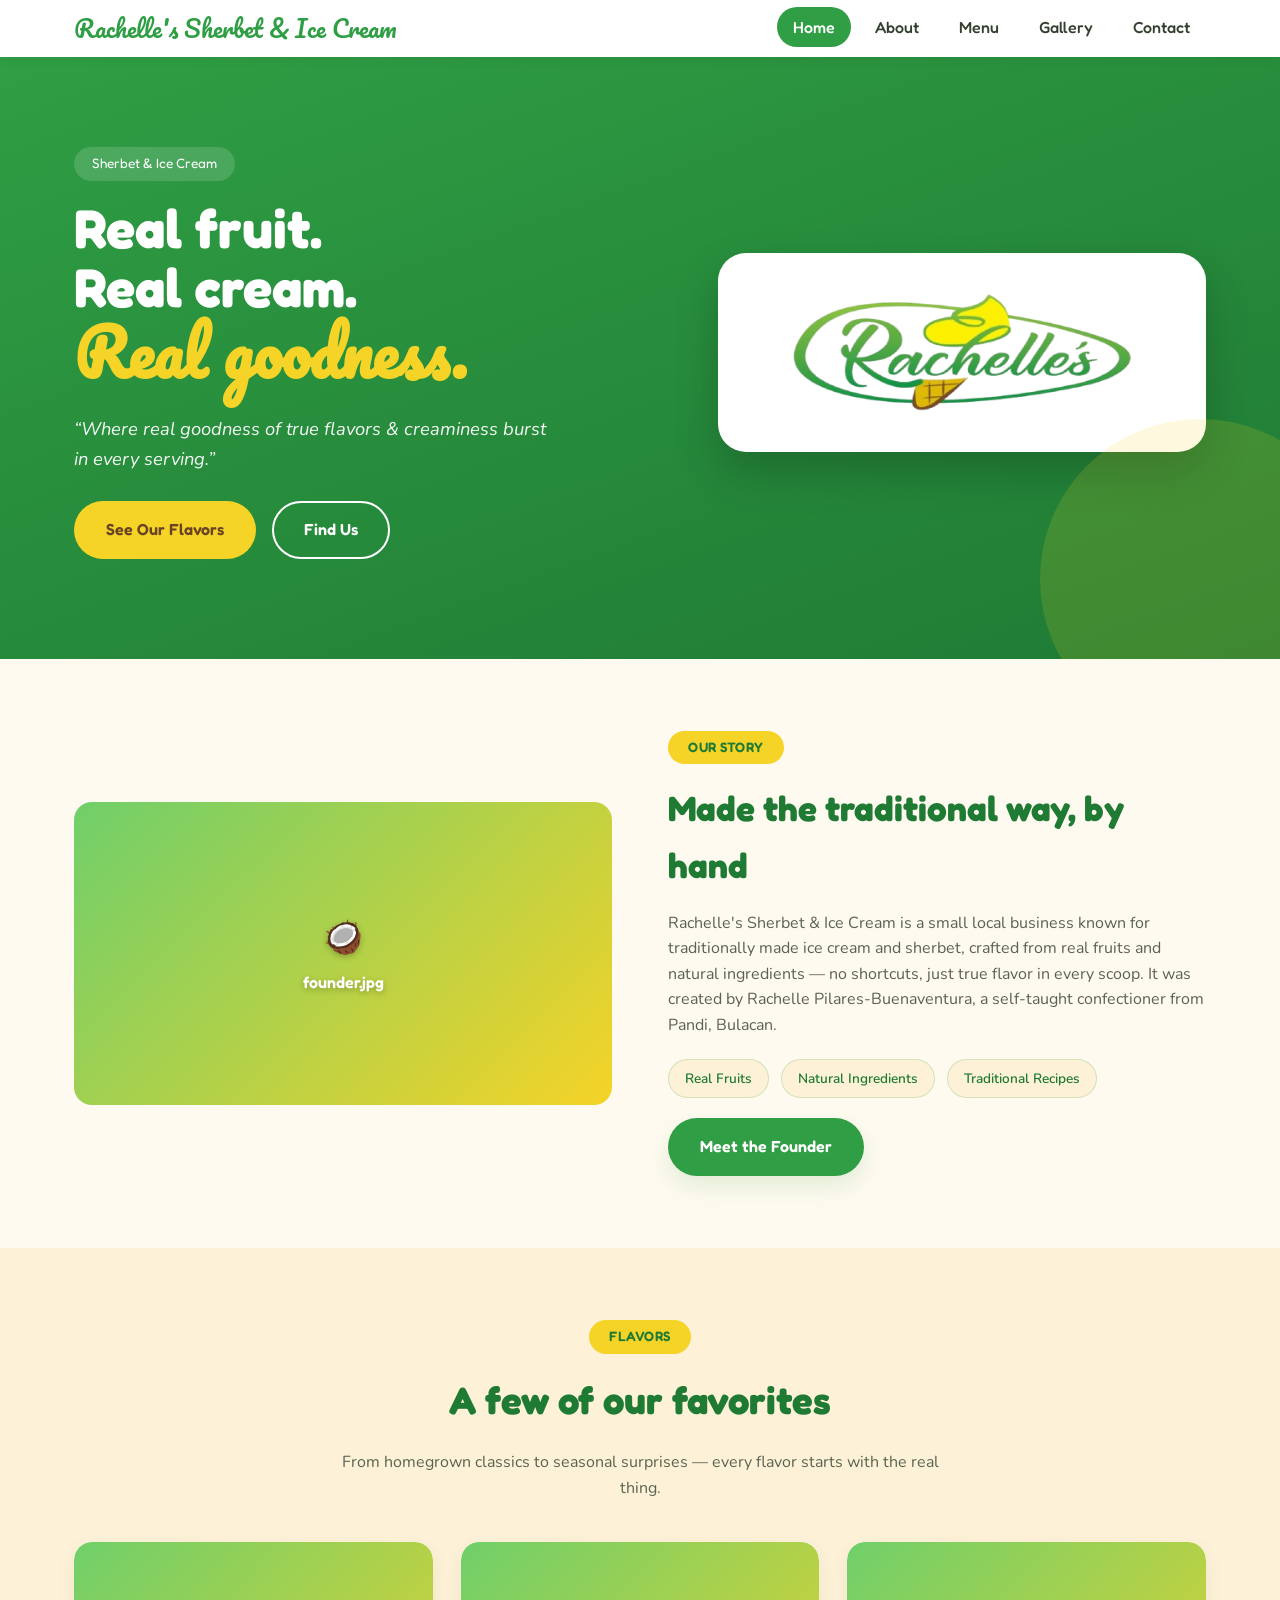
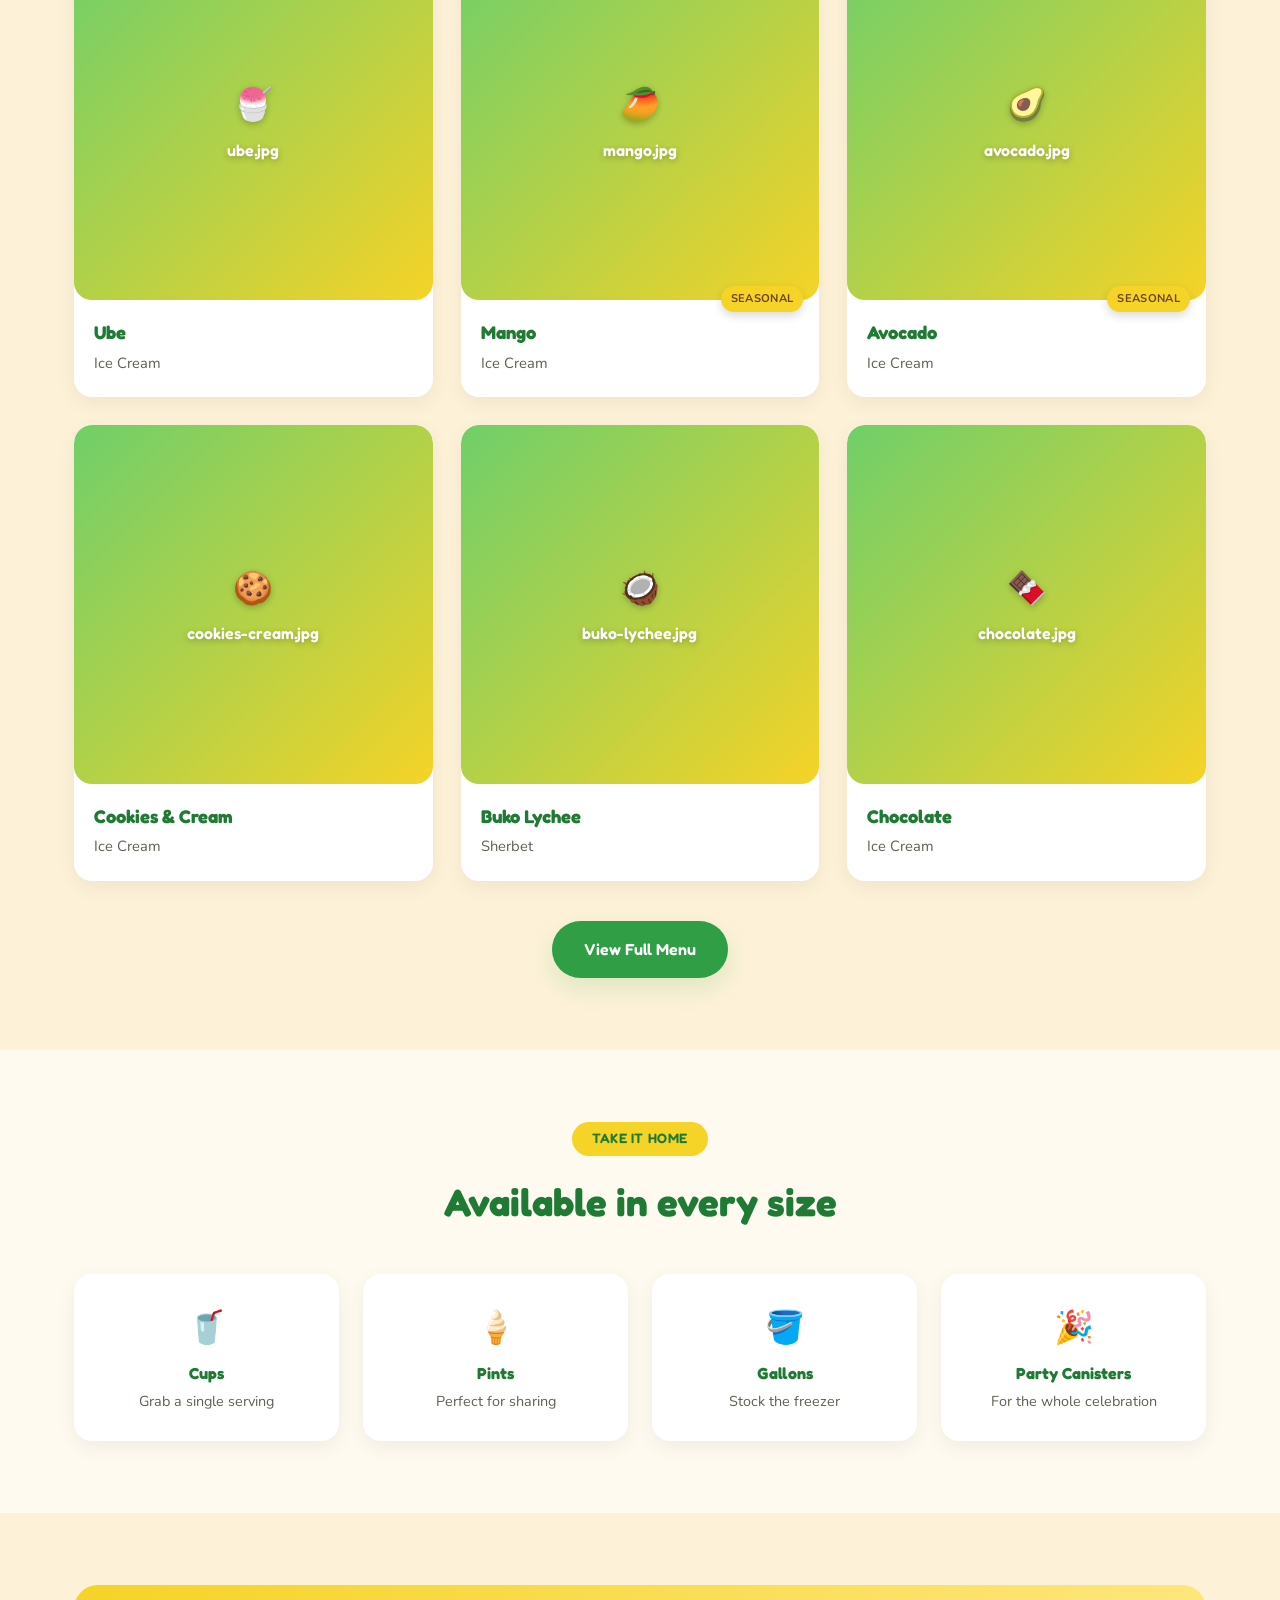
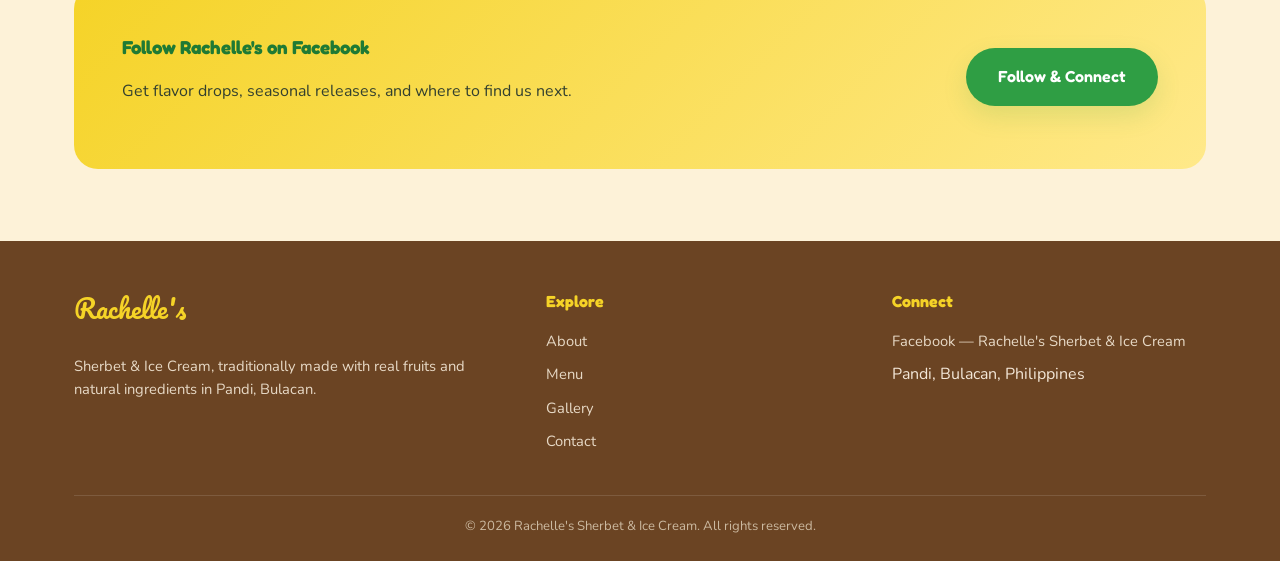
==== index.html @ 24276dc7 "Initial commit" ====
<!DOCTYPE html>
<html lang="en">
<head>
<meta charset="UTF-8">
<meta name="viewport" content="width=device-width, initial-scale=1.0">
<title>Rachelle's Sherbet & Ice Cream</title>
<meta name="description" content="Rachelle's Sherbet & Ice Cream — traditionally made ice cream and sherbet using real fruits and natural ingredients, from Pandi, Bulacan.">
<link rel="preconnect" href="https://fonts.googleapis.com">
<link href="https://fonts.googleapis.com/css2?family=Fredoka:wght@400;500;600;700&family=Pacifico&family=Nunito:wght@400;600;700&display=swap" rel="stylesheet">
<link rel="stylesheet" href="css/styles.css">
</head>
<body>

<header class="site-header">
  <nav class="nav container">
    <a href="index.html" class="brand">Rachelle's Sherbet &amp; Ice Cream</a>
    <button class="nav__toggle" aria-label="Toggle navigation">
      <span></span><span></span><span></span>
    </button>
    <ul class="nav__links">
      <li><a href="index.html">Home</a></li>
      <li><a href="about.html">About</a></li>
      <li><a href="menu.html">Menu</a></li>
      <li><a href="gallery.html">Gallery</a></li>
      <li><a href="contact.html">Contact</a></li>
    </ul>
  </nav>
</header>

<section class="hero">
  <div class="container">
    <div class="hero__copy">
      <span class="hero__tag">Sherbet &amp; Ice Cream</span>
      <h1>Real fruit.<br>Real cream.<span>Real goodness.</span></h1>
      <p class="lede">&ldquo;Where real goodness of true flavors &amp; creaminess burst in every serving.&rdquo;</p>
      <div class="hero__cta">
        <a href="menu.html" class="btn btn--secondary">See Our Flavors</a>
        <a href="contact.html" class="btn btn--outline">Find Us</a>
      </div>
    </div>
    <div class="hero__art">
      <div class="hero__logo-card">
        <img src="assets/images/logo.png" alt="Rachelle's Sherbet & Ice Cream logo">
      </div>
    </div>
  </div>
</section>

<section class="section">
  <div class="container split">
    <div class="split__media">
      <!-- Replace with: assets/images/founder.jpg -->
      <div class="placeholder placeholder--wide">
        <div>
          <span class="placeholder__icon">🥥</span>
          founder.jpg
        </div>
      </div>
    </div>
    <div>
      <span class="eyebrow">Our Story</span>
      <h2>Made the traditional way, by hand</h2>
      <p>Rachelle's Sherbet &amp; Ice Cream is a small local business known for traditionally made ice cream and sherbet, crafted from real fruits and natural ingredients — no shortcuts, just true flavor in every scoop. It was created by Rachelle Pilares-Buenaventura, a self-taught confectioner from Pandi, Bulacan.</p>
      <div class="pill-row">
        <span class="pill">Real Fruits</span>
        <span class="pill">Natural Ingredients</span>
        <span class="pill">Traditional Recipes</span>
      </div>
      <a href="about.html" class="btn btn--primary">Meet the Founder</a>
    </div>
  </div>
</section>

<section class="section section--alt">
  <div class="container">
    <div class="section-head">
      <span class="eyebrow">Flavors</span>
      <h2>A few of our favorites</h2>
      <p>From homegrown classics to seasonal surprises — every flavor starts with the real thing.</p>
    </div>
    <div class="grid grid--3">
      <article class="card">
        <div class="placeholder placeholder--square"><div><span class="placeholder__icon">🍧</span>ube.jpg</div></div>
        <div class="card__body">
          <h3>Ube</h3>
          <p>Ice Cream</p>
        </div>
      </article>
      <article class="card">
        <div class="placeholder placeholder--square"><div><span class="placeholder__icon">🥭</span>mango.jpg</div></div>
        <div class="card__body">
          <span class="badge">Seasonal</span>
          <h3>Mango</h3>
          <p>Ice Cream</p>
        </div>
      </article>
      <article class="card">
        <div class="placeholder placeholder--square"><div><span class="placeholder__icon">🥑</span>avocado.jpg</div></div>
        <div class="card__body">
          <span class="badge">Seasonal</span>
          <h3>Avocado</h3>
          <p>Ice Cream</p>
        </div>
      </article>
      <article class="card">
        <div class="placeholder placeholder--square"><div><span class="placeholder__icon">🍪</span>cookies-cream.jpg</div></div>
        <div class="card__body">
          <h3>Cookies &amp; Cream</h3>
          <p>Ice Cream</p>
        </div>
      </article>
      <article class="card">
        <div class="placeholder placeholder--square"><div><span class="placeholder__icon">🥥</span>buko-lychee.jpg</div></div>
        <div class="card__body">
          <h3>Buko Lychee</h3>
          <p>Sherbet</p>
        </div>
      </article>
      <article class="card">
        <div class="placeholder placeholder--square"><div><span class="placeholder__icon">🍫</span>chocolate.jpg</div></div>
        <div class="card__body">
          <h3>Chocolate</h3>
          <p>Ice Cream</p>
        </div>
      </article>
    </div>
    <div style="text-align:center; margin-top:40px;">
      <a href="menu.html" class="btn btn--primary">View Full Menu</a>
    </div>
  </div>
</section>

<section class="section">
  <div class="container">
    <div class="section-head">
      <span class="eyebrow">Take It Home</span>
      <h2>Available in every size</h2>
    </div>
    <div class="sizes">
      <div class="sizes__item">
        <span class="placeholder__icon">🥤</span>
        <h4>Cups</h4>
        <p>Grab a single serving</p>
      </div>
      <div class="sizes__item">
        <span class="placeholder__icon">🍦</span>
        <h4>Pints</h4>
        <p>Perfect for sharing</p>
      </div>
      <div class="sizes__item">
        <span class="placeholder__icon">🪣</span>
        <h4>Gallons</h4>
        <p>Stock the freezer</p>
      </div>
      <div class="sizes__item">
        <span class="placeholder__icon">🎉</span>
        <h4>Party Canisters</h4>
        <p>For the whole celebration</p>
      </div>
    </div>
  </div>
</section>

<section class="section section--alt">
  <div class="container">
    <div class="social-cta">
      <div>
        <h3>Follow Rachelle's on Facebook</h3>
        <p>Get flavor drops, seasonal releases, and where to find us next.</p>
      </div>
      <a href="contact.html" class="btn btn--primary">Follow &amp; Connect</a>
    </div>
  </div>
</section>

<footer class="site-footer">
  <div class="container">
    <div class="footer-grid">
      <div>
        <span class="footer-brand">Rachelle's</span>
        <p>Sherbet &amp; Ice Cream, traditionally made with real fruits and natural ingredients in Pandi, Bulacan.</p>
      </div>
      <div>
        <h4>Explore</h4>
        <ul>
          <li><a href="about.html">About</a></li>
          <li><a href="menu.html">Menu</a></li>
          <li><a href="gallery.html">Gallery</a></li>
          <li><a href="contact.html">Contact</a></li>
        </ul>
      </div>
      <div>
        <h4>Connect</h4>
        <ul>
          <li><a href="#">Facebook — Rachelle's Sherbet &amp; Ice Cream</a></li>
          <li>Pandi, Bulacan, Philippines</li>
        </ul>
      </div>
    </div>
    <div class="footer-bottom">
      &copy; 2026 Rachelle's Sherbet &amp; Ice Cream. All rights reserved.
    </div>
  </div>
</footer>

<script src="js/main.js"></script>
</body>
</html>
---- css/styles.css ----
/* ============================
   Rachelle's Sherbet & Ice Cream
   ============================ */

:root {
  --green: #2f9e44;
  --green-dark: #1f7a34;
  --green-light: #6fcf6a;
  --yellow: #f5d327;
  --yellow-dark: #e0b800;
  --cream: #fffaf0;
  --cream-dark: #fdf2d8;
  --brown: #6b4423;
  --text: #33402f;
  --text-light: #5a6350;
  --white: #ffffff;
  --shadow: 0 10px 25px rgba(47, 158, 68, 0.15);
  --radius: 18px;
  --font-heading: "Fredoka", "Segoe UI", sans-serif;
  --font-script: "Pacifico", cursive;
  --font-body: "Nunito", "Segoe UI", sans-serif;
}

* {
  box-sizing: border-box;
}

html {
  scroll-behavior: smooth;
}

body {
  margin: 0;
  font-family: var(--font-body);
  color: var(--text);
  background: var(--cream);
  line-height: 1.6;
}

img {
  max-width: 100%;
  display: block;
}

a {
  color: inherit;
  text-decoration: none;
}

ul {
  list-style: none;
  margin: 0;
  padding: 0;
}

h1, h2, h3, h4 {
  font-family: var(--font-heading);
  color: var(--green-dark);
  margin: 0 0 0.5em;
}

.container {
  width: 100%;
  max-width: 1180px;
  margin: 0 auto;
  padding: 0 24px;
}

.section {
  padding: 72px 0;
}

.section--tight {
  padding: 48px 0;
}

.section--alt {
  background: var(--cream-dark);
}

.eyebrow {
  display: inline-block;
  font-family: var(--font-heading);
  font-weight: 600;
  color: var(--green-dark);
  background: var(--yellow);
  padding: 6px 20px;
  border-radius: 999px;
  font-size: 0.85rem;
  letter-spacing: 0.04em;
  text-transform: uppercase;
  margin-bottom: 16px;
}

.section-head {
  text-align: center;
  max-width: 640px;
  margin: 0 auto 40px;
}

.section-head h2 {
  font-size: clamp(1.8rem, 3vw, 2.4rem);
}

.section-head p {
  color: var(--text-light);
}

/* ---------- Buttons ---------- */
.btn {
  display: inline-block;
  font-family: var(--font-heading);
  font-weight: 600;
  padding: 14px 30px;
  border-radius: 999px;
  border: 2px solid transparent;
  cursor: pointer;
  transition: transform 0.15s ease, box-shadow 0.15s ease;
  font-size: 1rem;
}

.btn:hover {
  transform: translateY(-2px);
}

.btn--primary {
  background: var(--green);
  color: var(--white);
  box-shadow: var(--shadow);
}

.btn--primary:hover {
  background: var(--green-dark);
}

.btn--secondary {
  background: var(--yellow);
  color: var(--brown);
}

.btn--secondary:hover {
  background: var(--yellow-dark);
}

.btn--outline {
  background: transparent;
  border-color: var(--white);
  color: var(--white);
}

.btn--outline:hover {
  background: var(--white);
  color: var(--green-dark);
}

/* ---------- Header ---------- */
.site-header {
  position: sticky;
  top: 0;
  z-index: 100;
  background: var(--white);
  box-shadow: 0 2px 12px rgba(0, 0, 0, 0.06);
}

.nav {
  display: flex;
  align-items: center;
  justify-content: space-between;
  gap: 16px;
  padding: 14px 24px;
}

.brand {
  display: block;
  min-width: 0;
  overflow: hidden;
  text-overflow: ellipsis;
  font-family: var(--font-script);
  font-size: clamp(0.95rem, 2.6vw, 1.5rem);
  line-height: 1.2;
  color: var(--green);
  white-space: nowrap;
}

.nav__links {
  display: flex;
  gap: 8px;
  align-items: center;
}

.nav__links a {
  font-family: var(--font-heading);
  font-weight: 500;
  padding: 10px 16px;
  border-radius: 999px;
  color: var(--text);
  transition: background 0.15s ease, color 0.15s ease;
}

.nav__links a:hover {
  background: var(--cream-dark);
  color: var(--green-dark);
}

.nav__links a.active {
  background: var(--green);
  color: var(--white);
}

.nav__toggle {
  display: none;
  flex-direction: column;
  gap: 5px;
  background: none;
  border: none;
  cursor: pointer;
  padding: 8px;
}

.nav__toggle span {
  width: 26px;
  height: 3px;
  background: var(--green-dark);
  border-radius: 2px;
}

/* ---------- Hero ---------- */
.hero {
  background: linear-gradient(160deg, var(--green) 0%, var(--green-dark) 100%);
  color: var(--white);
  padding: 90px 0 100px;
  position: relative;
  overflow: hidden;
}

.hero::after {
  content: "";
  position: absolute;
  right: -80px;
  bottom: -80px;
  width: 320px;
  height: 320px;
  background: var(--yellow);
  opacity: 0.15;
  border-radius: 50%;
}

.hero .container {
  position: relative;
  display: grid;
  grid-template-columns: 1.1fr 0.9fr;
  gap: 48px;
  align-items: center;
}

.hero__tag {
  font-family: var(--font-heading);
  background: rgba(255, 255, 255, 0.15);
  display: inline-block;
  padding: 6px 18px;
  border-radius: 999px;
  font-size: 0.85rem;
  margin-bottom: 18px;
}

.hero h1 {
  color: var(--white);
  font-size: clamp(2.4rem, 5vw, 3.4rem);
  line-height: 1.1;
}

.hero h1 span {
  font-family: var(--font-script);
  color: var(--yellow);
  display: block;
  font-size: 1.15em;
}

.hero p.lede {
  font-style: italic;
  font-size: 1.15rem;
  max-width: 480px;
  opacity: 0.95;
  margin-bottom: 28px;
}

.hero__cta {
  display: flex;
  gap: 16px;
  flex-wrap: wrap;
}

.hero__logo-card {
  background: var(--white);
  border-radius: 28px;
  box-shadow: 0 20px 45px rgba(0, 0, 0, 0.2);
  padding: 40px;
  display: flex;
  align-items: center;
  justify-content: center;
}

.hero__logo-card img {
  width: 100%;
  max-width: 340px;
}

/* ---------- Image placeholders ---------- */
.placeholder {
  background: linear-gradient(135deg, var(--green-light), var(--yellow));
  border-radius: var(--radius);
  display: flex;
  align-items: center;
  justify-content: center;
  color: var(--white);
  font-family: var(--font-heading);
  font-weight: 600;
  text-align: center;
  text-shadow: 0 2px 6px rgba(0, 0, 0, 0.25);
  padding: 16px;
  min-height: 160px;
}

.placeholder__icon {
  font-size: 2rem;
  display: block;
  margin-bottom: 8px;
}

.placeholder--hero {
  aspect-ratio: 4 / 3;
  min-height: 280px;
  box-shadow: var(--shadow);
}

.placeholder--square {
  aspect-ratio: 1 / 1;
  min-height: 0;
}

.placeholder--wide {
  aspect-ratio: 16 / 9;
  min-height: 0;
}

.placeholder--round {
  border-radius: 50%;
  aspect-ratio: 1 / 1;
}

/* ---------- Cards / grids ---------- */
.grid {
  display: grid;
  gap: 28px;
}

.grid--3 {
  grid-template-columns: repeat(3, 1fr);
}

.grid--4 {
  grid-template-columns: repeat(4, 1fr);
}

.grid--2 {
  grid-template-columns: repeat(2, 1fr);
}

.card {
  background: var(--white);
  border-radius: var(--radius);
  overflow: hidden;
  box-shadow: 0 6px 20px rgba(0, 0, 0, 0.06);
  transition: transform 0.2s ease, box-shadow 0.2s ease;
}

.card:hover {
  transform: translateY(-4px);
  box-shadow: var(--shadow);
}

.card__body {
  padding: 18px 20px 22px;
  position: relative;
}

.card__body h3 {
  font-size: 1.15rem;
  margin-bottom: 4px;
}

.card__body p {
  color: var(--text-light);
  font-size: 0.92rem;
  margin: 0;
}

.badge {
  display: inline-block;
  background: var(--yellow);
  color: var(--brown);
  font-size: 0.7rem;
  font-weight: 700;
  text-transform: uppercase;
  letter-spacing: 0.03em;
  padding: 4px 10px;
  border-radius: 999px;
  position: absolute;
  top: -14px;
  right: 16px;
  box-shadow: 0 4px 10px rgba(0, 0, 0, 0.15);
}

/* ---------- Sizes strip ---------- */
.sizes {
  display: grid;
  grid-template-columns: repeat(4, 1fr);
  gap: 24px;
  text-align: center;
}

.sizes__item {
  background: var(--white);
  border-radius: var(--radius);
  padding: 28px 16px;
  box-shadow: 0 6px 20px rgba(0, 0, 0, 0.06);
}

.sizes__item .placeholder__icon {
  color: var(--green);
  text-shadow: none;
}

.sizes__item h4 {
  margin: 8px 0 4px;
}

.sizes__item p {
  color: var(--text-light);
  font-size: 0.9rem;
  margin: 0;
}

/* ---------- Split / about sections ---------- */
.split {
  display: grid;
  grid-template-columns: 1fr 1fr;
  gap: 56px;
  align-items: center;
}

.split h2 {
  font-size: clamp(1.7rem, 3vw, 2.2rem);
}

.split p {
  color: var(--text-light);
}

.pill-row {
  display: flex;
  gap: 12px;
  flex-wrap: wrap;
  margin: 20px 0;
}

.pill {
  background: var(--cream-dark);
  border: 1px solid rgba(47, 158, 68, 0.2);
  color: var(--green-dark);
  padding: 8px 16px;
  border-radius: 999px;
  font-size: 0.85rem;
  font-weight: 600;
}

/* ---------- Menu page section labels ---------- */
.menu-label {
  display: inline-block;
  font-family: var(--font-heading);
  font-weight: 700;
  font-size: 1.4rem;
  padding: 10px 32px;
  border-radius: 999px;
  margin-bottom: 32px;
}

.menu-label--sherbet {
  background: var(--yellow);
  color: #b83b3b;
}

.menu-label--icecream {
  background: var(--green);
  color: var(--white);
}

/* ---------- Social / follow CTA ---------- */
.social-cta {
  background: linear-gradient(135deg, var(--yellow), #ffe98a);
  border-radius: 24px;
  padding: 48px;
  display: flex;
  align-items: center;
  justify-content: space-between;
  gap: 24px;
  flex-wrap: wrap;
}

.social-cta h3 {
  margin-bottom: 6px;
}

.social-cta .followers {
  font-family: var(--font-heading);
  font-weight: 700;
  color: var(--green-dark);
}

/* ---------- Gallery ---------- */
.gallery-grid {
  display: grid;
  grid-template-columns: repeat(4, 1fr);
  gap: 16px;
}

.gallery-grid .placeholder {
  aspect-ratio: 1 / 1;
  min-height: 0;
  border-radius: 14px;
}

/* ---------- Contact ---------- */
.contact-grid {
  display: grid;
  grid-template-columns: 1fr 1fr;
  gap: 48px;
}

.form-field {
  margin-bottom: 18px;
}

.form-field label {
  display: block;
  font-family: var(--font-heading);
  font-weight: 600;
  margin-bottom: 6px;
  color: var(--green-dark);
}

.form-field input,
.form-field textarea {
  width: 100%;
  padding: 12px 16px;
  border-radius: 12px;
  border: 1px solid #d8dfd2;
  font-family: var(--font-body);
  font-size: 1rem;
  background: var(--white);
}

.form-field textarea {
  min-height: 130px;
  resize: vertical;
}

.info-list li {
  display: flex;
  gap: 14px;
  margin-bottom: 20px;
  align-items: flex-start;
}

.info-list .placeholder__icon {
  color: var(--green);
  text-shadow: none;
  font-size: 1.4rem;
  margin: 0;
}

.info-list h4 {
  margin: 0 0 2px;
}

.info-list p {
  margin: 0;
  color: var(--text-light);
}

/* ---------- Footer ---------- */
.site-footer {
  background: var(--brown);
  color: #f3e7d8;
  padding: 48px 0 24px;
}

.footer-grid {
  display: grid;
  grid-template-columns: 1.4fr 1fr 1fr;
  gap: 32px;
  margin-bottom: 32px;
}

.footer-grid h4 {
  color: var(--yellow);
  font-family: var(--font-heading);
  margin-bottom: 14px;
}

.footer-grid p,
.footer-grid a {
  color: #e7d9c6;
  font-size: 0.92rem;
}

.footer-grid ul li {
  margin-bottom: 8px;
}

.footer-grid a:hover {
  color: var(--yellow);
}

.footer-brand {
  font-family: var(--font-script);
  font-size: 1.6rem;
  color: var(--yellow);
  margin-bottom: 10px;
  display: inline-block;
}

.footer-bottom {
  border-top: 1px solid rgba(255, 255, 255, 0.12);
  padding-top: 20px;
  text-align: center;
  font-size: 0.82rem;
  color: #cbb9a0;
}

/* ---------- Page hero (interior pages) ---------- */
.page-hero {
  background: linear-gradient(160deg, var(--green) 0%, var(--green-dark) 100%);
  color: var(--white);
  padding: 60px 0;
  text-align: center;
}

.page-hero h1 {
  color: var(--white);
  font-size: clamp(2rem, 4vw, 2.8rem);
}

.page-hero p {
  max-width: 560px;
  margin: 10px auto 0;
  opacity: 0.95;
}

/* ---------- Responsive ---------- */
@media (max-width: 900px) {
  .hero .container {
    grid-template-columns: 1fr;
  }

  .hero__art {
    order: -1;
  }

  .split {
    grid-template-columns: 1fr;
  }

  .split__media {
    order: -1;
  }

  .grid--3,
  .grid--4 {
    grid-template-columns: repeat(2, 1fr);
  }

  .sizes {
    grid-template-columns: repeat(2, 1fr);
  }

  .gallery-grid {
    grid-template-columns: repeat(3, 1fr);
  }

  .footer-grid {
    grid-template-columns: 1fr 1fr;
  }

  .contact-grid {
    grid-template-columns: 1fr;
  }
}

@media (max-width: 640px) {
  .nav__toggle {
    display: flex;
  }

  .nav__links {
    position: absolute;
    top: 100%;
    left: 0;
    right: 0;
    background: var(--white);
    flex-direction: column;
    align-items: stretch;
    padding: 12px 24px 20px;
    box-shadow: 0 12px 20px rgba(0, 0, 0, 0.08);
    display: none;
  }

  .nav__links.open {
    display: flex;
  }

  .nav__links a {
    text-align: center;
  }

  .grid--3,
  .grid--4,
  .gallery-grid {
    grid-template-columns: repeat(2, 1fr);
  }

  .sizes {
    grid-template-columns: 1fr 1fr;
  }

  .footer-grid {
    grid-template-columns: 1fr;
  }

  .social-cta {
    flex-direction: column;
    text-align: center;
  }
}
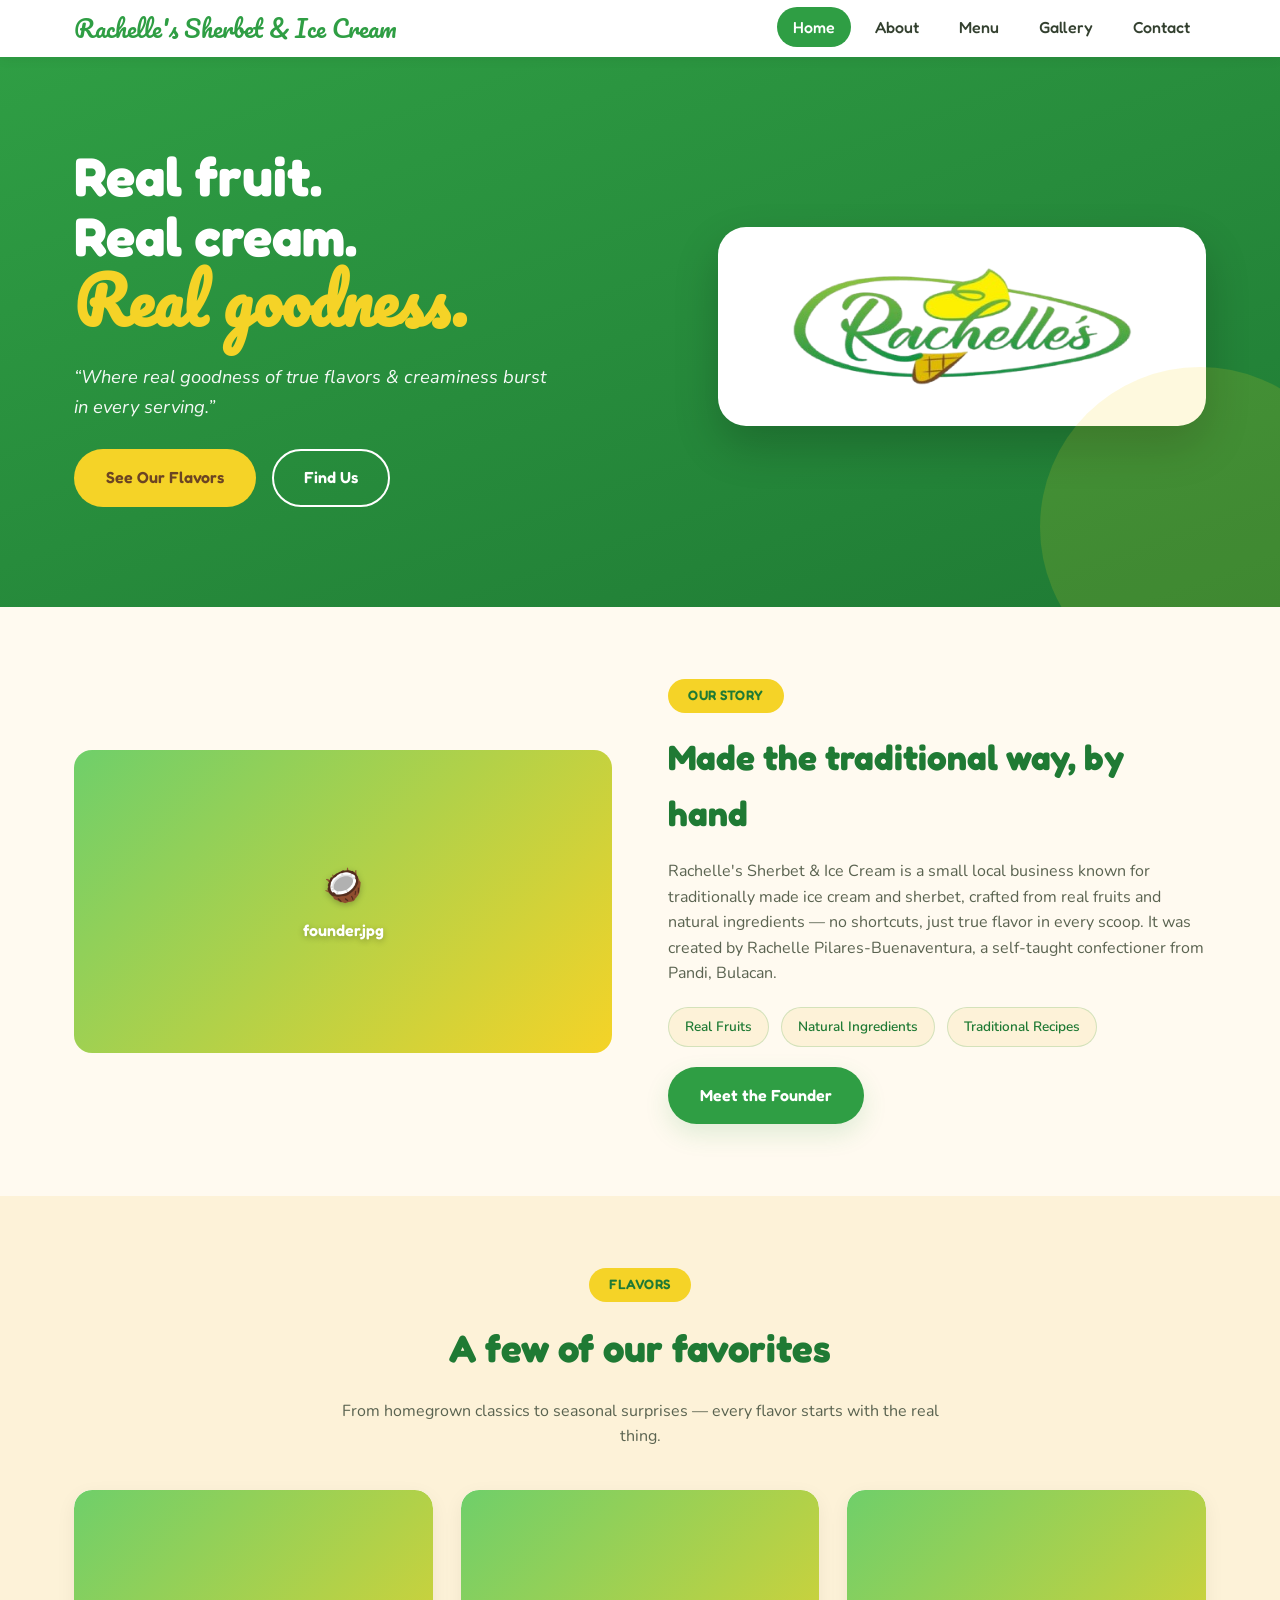
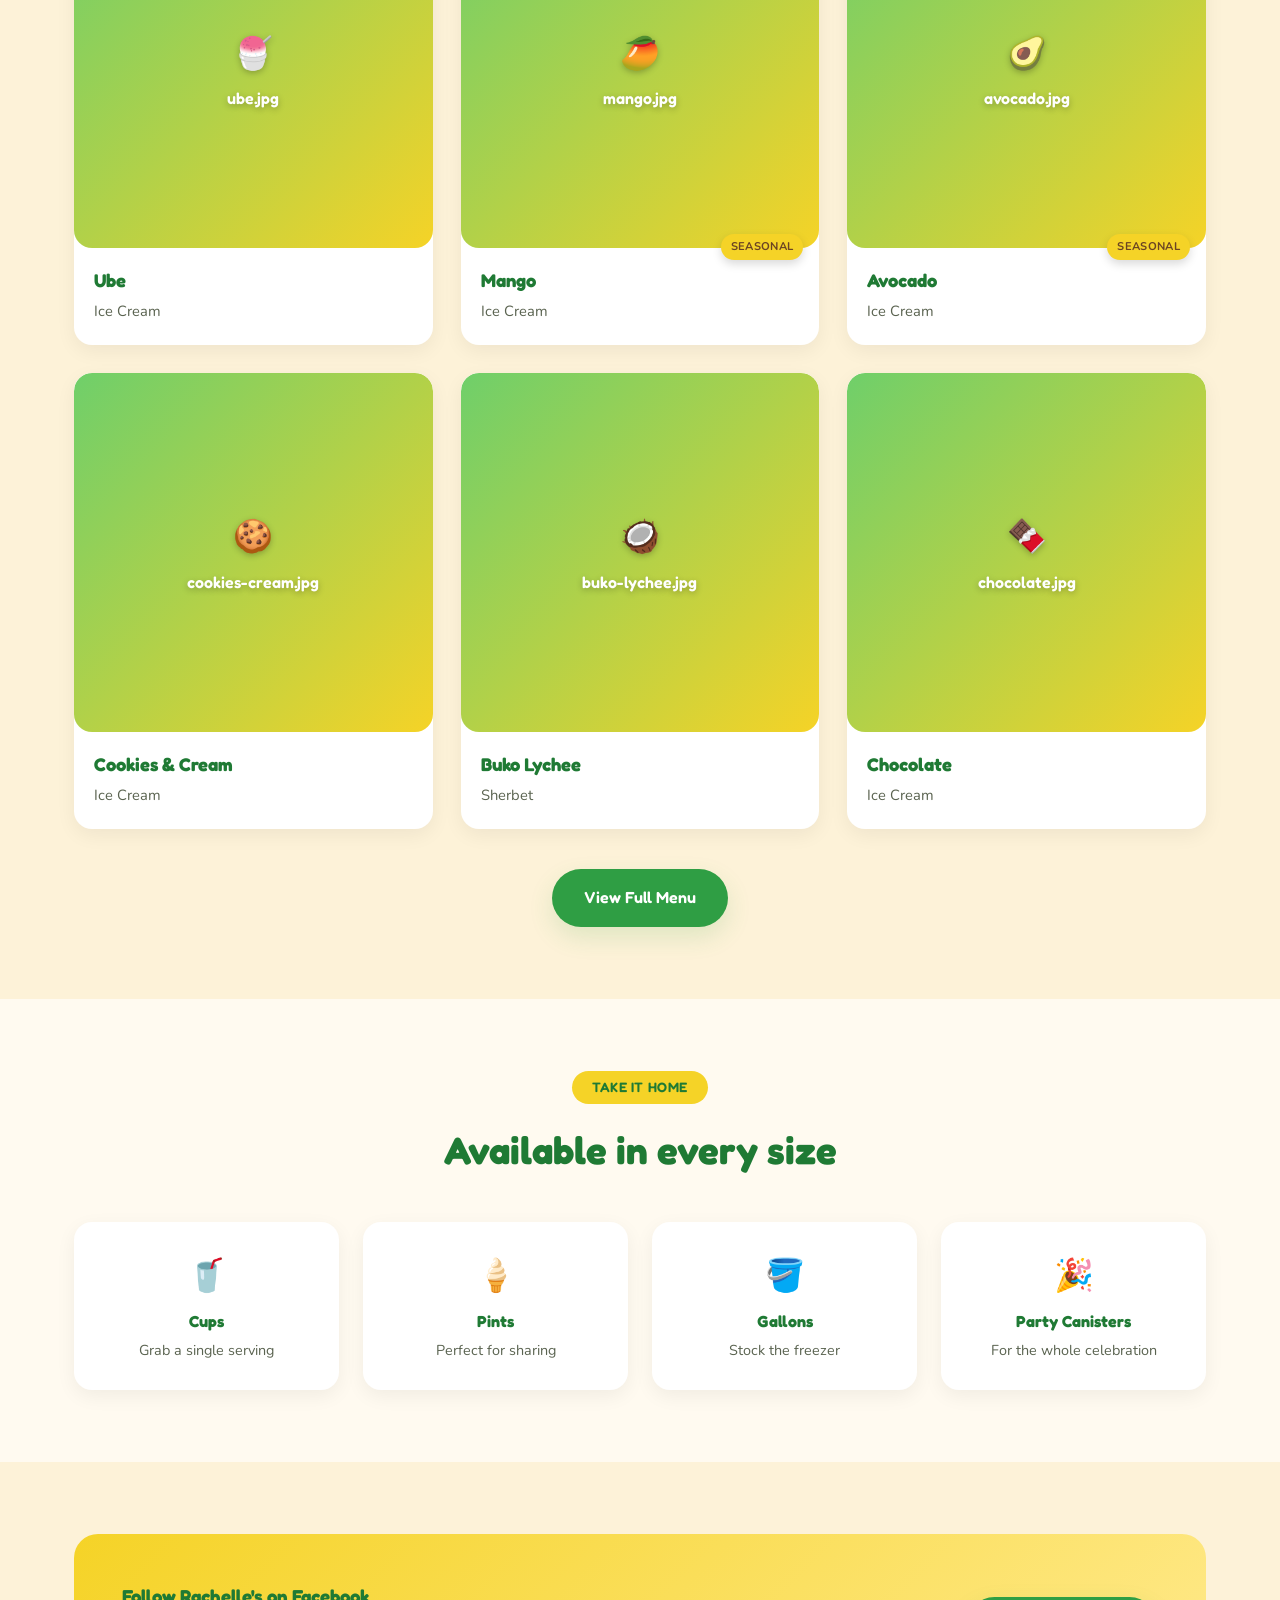
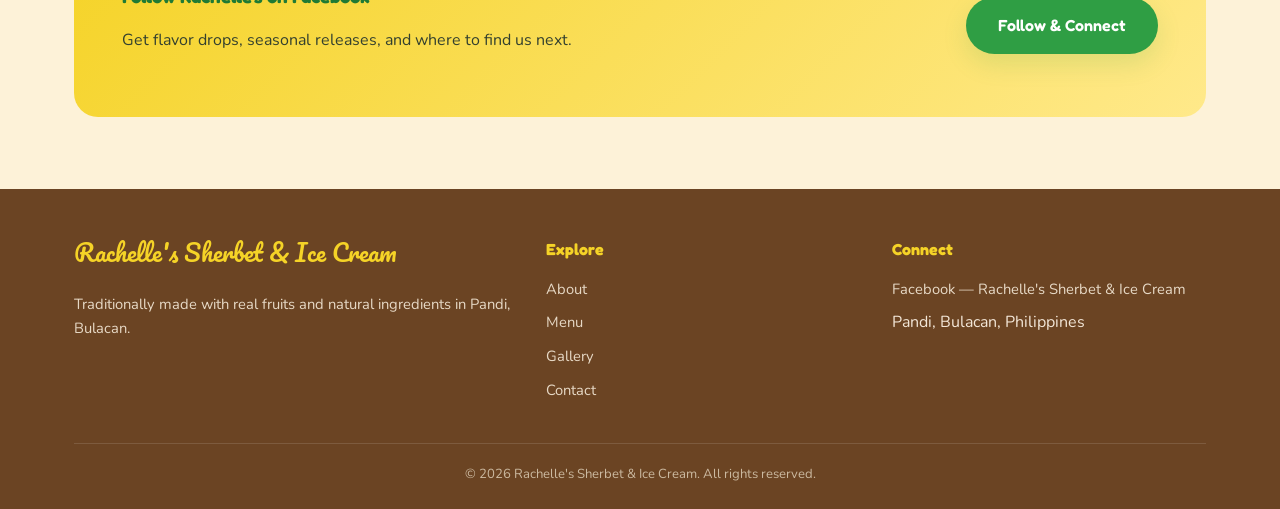
==== commit b3001563: "Updated website" ====
--- a/index.html
+++ b/index.html
@@ -30,7 +30,6 @@
 <section class="hero">
   <div class="container">
     <div class="hero__copy">
-      <span class="hero__tag">Sherbet &amp; Ice Cream</span>
       <h1>Real fruit.<br>Real cream.<span>Real goodness.</span></h1>
       <p class="lede">&ldquo;Where real goodness of true flavors &amp; creaminess burst in every serving.&rdquo;</p>
       <div class="hero__cta">
@@ -177,8 +176,8 @@
   <div class="container">
     <div class="footer-grid">
       <div>
-        <span class="footer-brand">Rachelle's</span>
-        <p>Sherbet &amp; Ice Cream, traditionally made with real fruits and natural ingredients in Pandi, Bulacan.</p>
+        <span class="footer-brand">Rachelle's Sherbet &amp; Ice Cream</span>
+        <p>Traditionally made with real fruits and natural ingredients in Pandi, Bulacan.</p>
       </div>
       <div>
         <h4>Explore</h4>
@@ -192,7 +191,7 @@
       <div>
         <h4>Connect</h4>
         <ul>
-          <li><a href="#">Facebook — Rachelle's Sherbet &amp; Ice Cream</a></li>
+          <li><a href="https://www.facebook.com/RachellesSherbetIceCream/" target="_blank" rel="noopener">Facebook — Rachelle's Sherbet &amp; Ice Cream</a></li>
           <li>Pandi, Bulacan, Philippines</li>
         </ul>
       </div>
--- a/css/styles.css
+++ b/css/styles.css
@@ -531,38 +531,15 @@
 }
 
 /* ---------- Contact ---------- */
-.contact-grid {
-  display: grid;
-  grid-template-columns: 1fr 1fr;
-  gap: 48px;
-}
-
-.form-field {
-  margin-bottom: 18px;
-}
-
-.form-field label {
-  display: block;
-  font-family: var(--font-heading);
-  font-weight: 600;
-  margin-bottom: 6px;
-  color: var(--green-dark);
-}
-
-.form-field input,
-.form-field textarea {
-  width: 100%;
-  padding: 12px 16px;
-  border-radius: 12px;
-  border: 1px solid #d8dfd2;
-  font-family: var(--font-body);
-  font-size: 1rem;
-  background: var(--white);
-}
-
-.form-field textarea {
-  min-height: 130px;
-  resize: vertical;
+.contact-single {
+  max-width: 560px;
+  margin: 0 auto;
+  text-align: center;
+}
+
+.contact-single .info-list {
+  text-align: left;
+  margin: 28px 0 32px;
 }
 
 .info-list li {
@@ -624,7 +601,8 @@
 
 .footer-brand {
   font-family: var(--font-script);
-  font-size: 1.6rem;
+  font-size: clamp(1.1rem, 2.4vw, 1.5rem);
+  line-height: 1.3;
   color: var(--yellow);
   margin-bottom: 10px;
   display: inline-block;
@@ -690,10 +668,6 @@
 
   .footer-grid {
     grid-template-columns: 1fr 1fr;
-  }
-
-  .contact-grid {
-    grid-template-columns: 1fr;
   }
 }
 
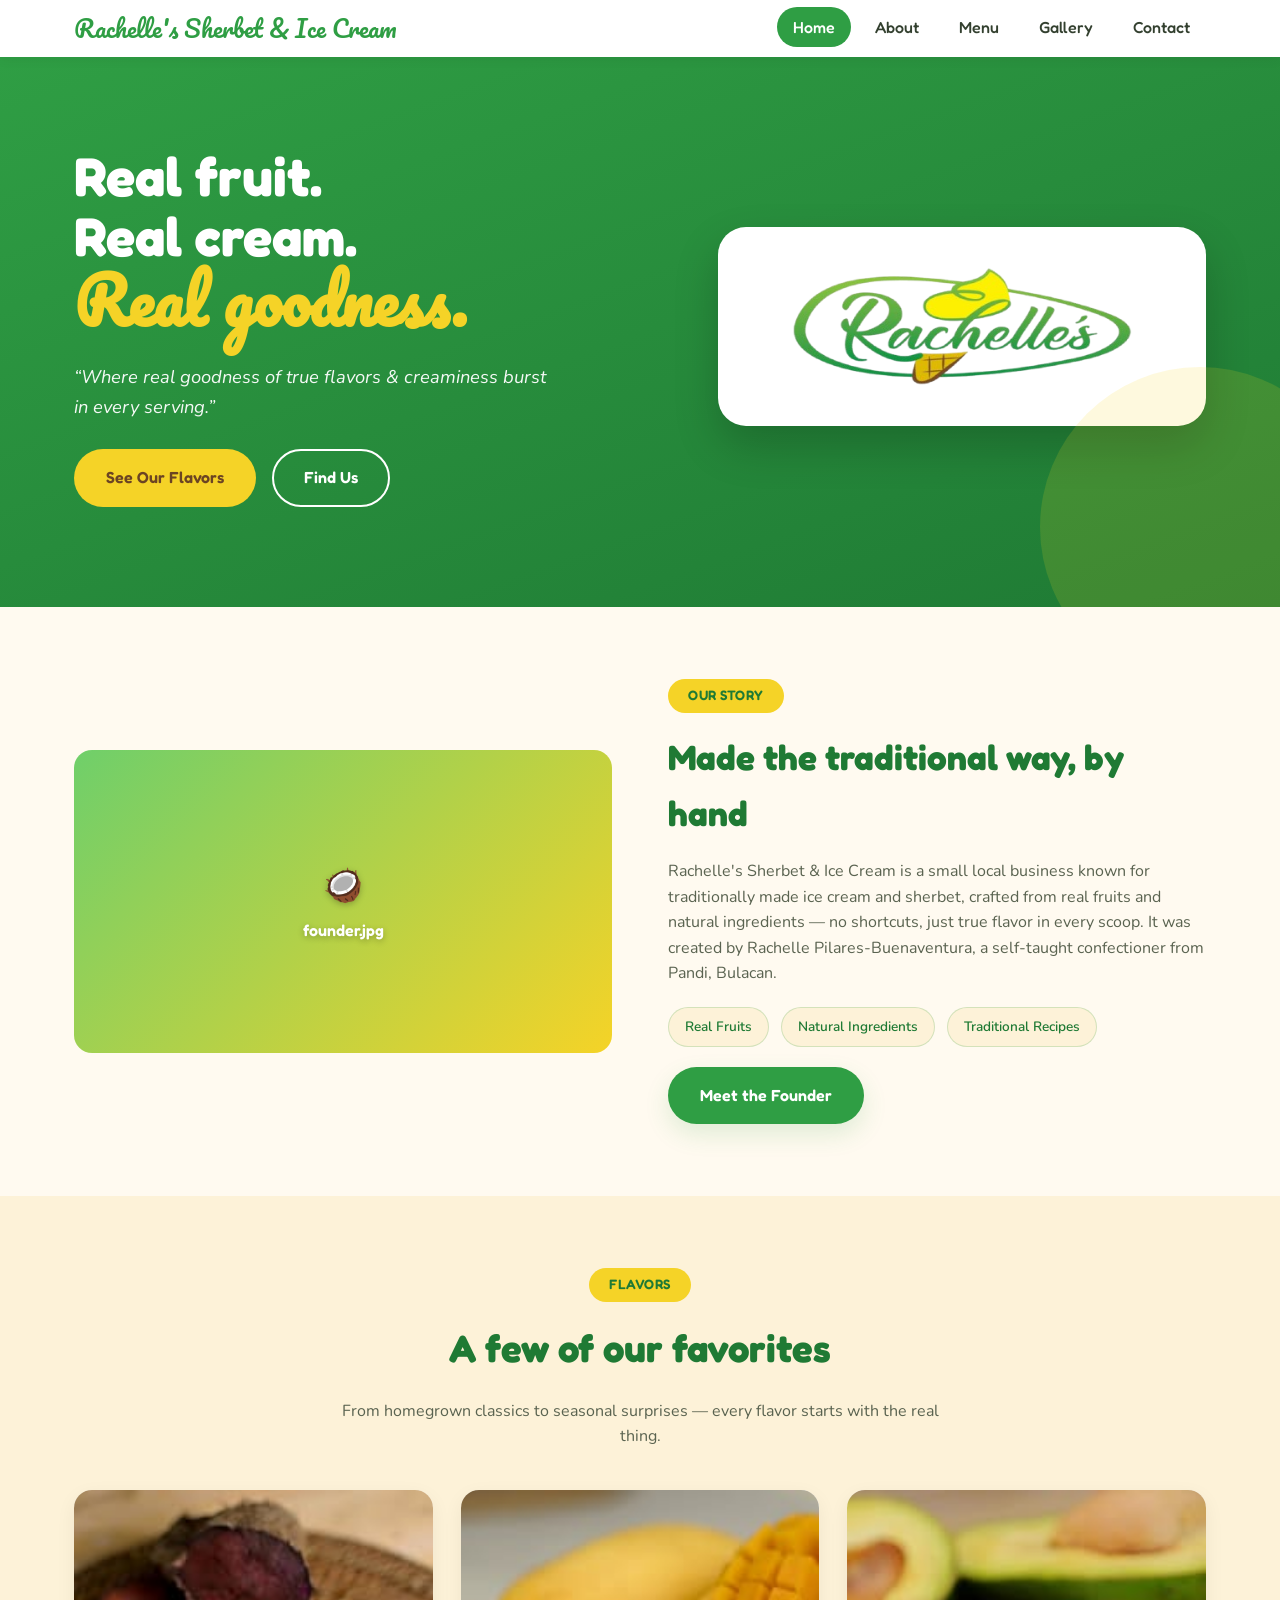
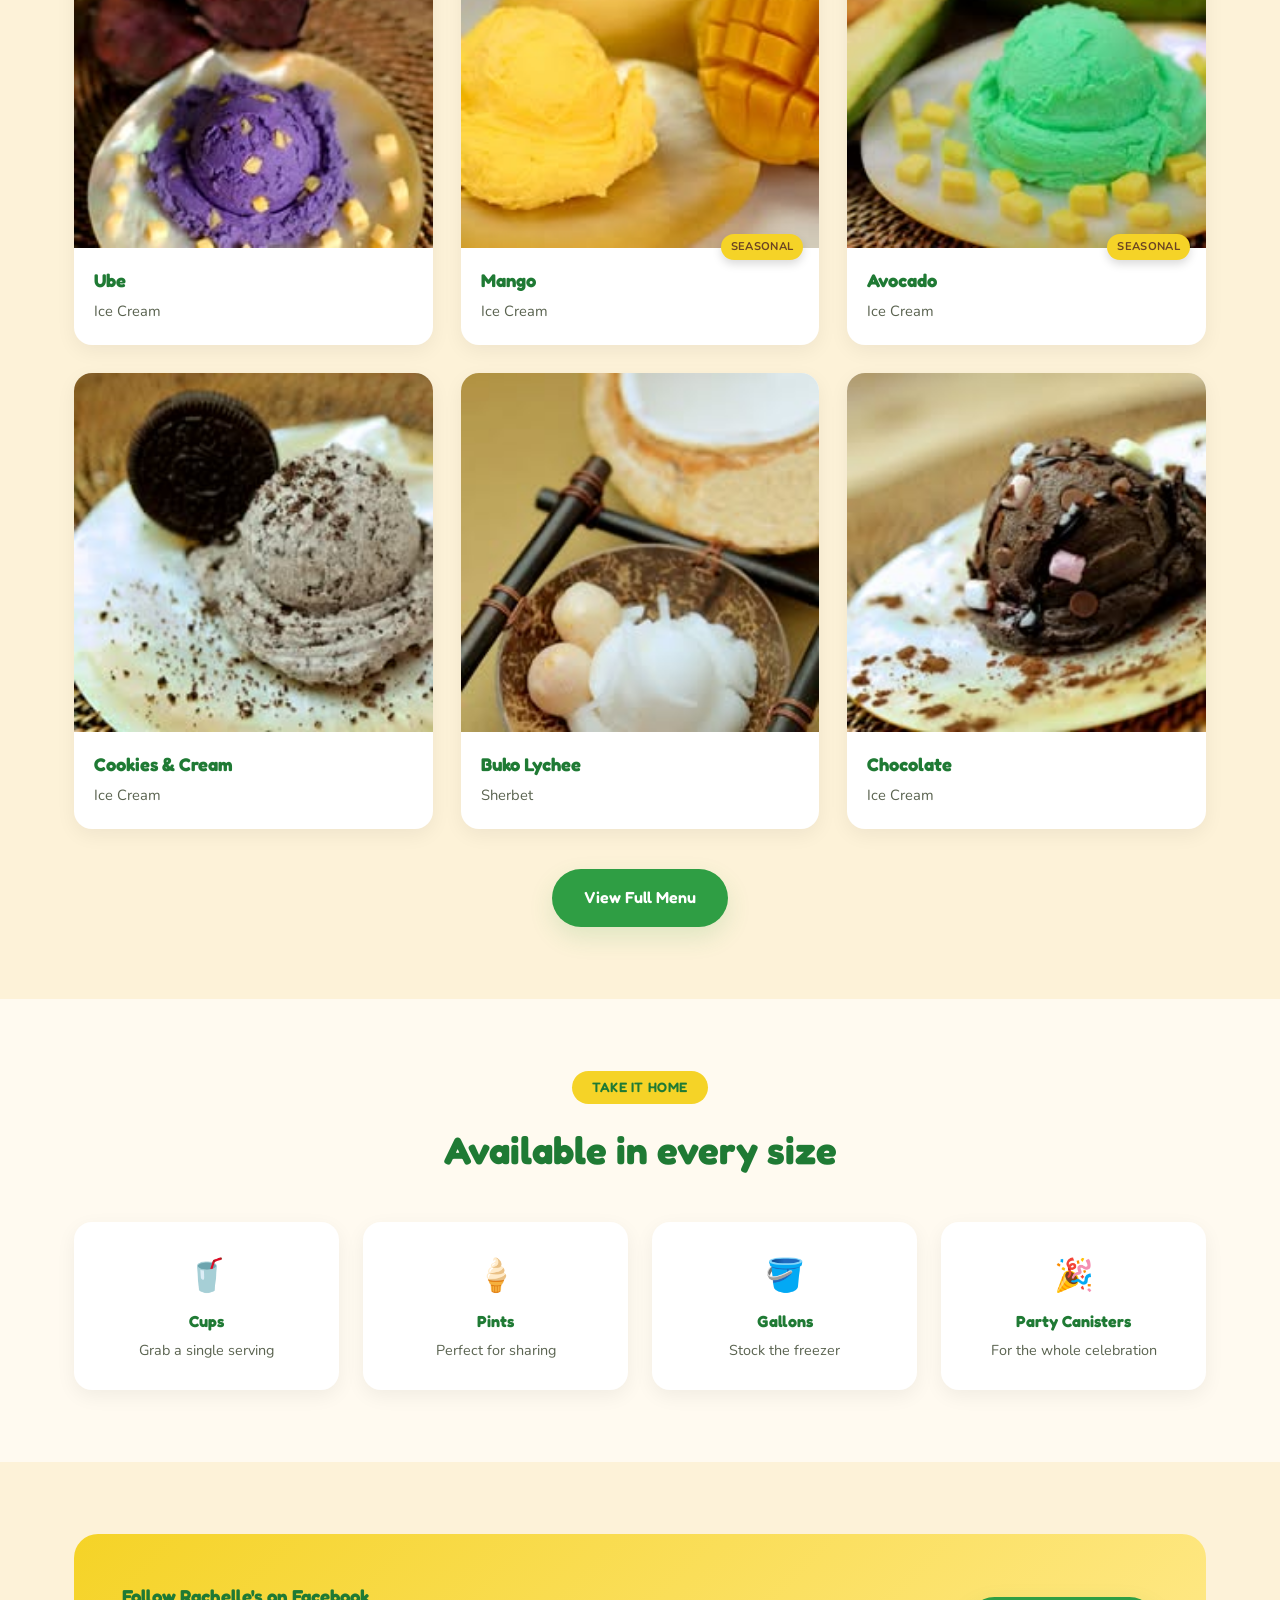
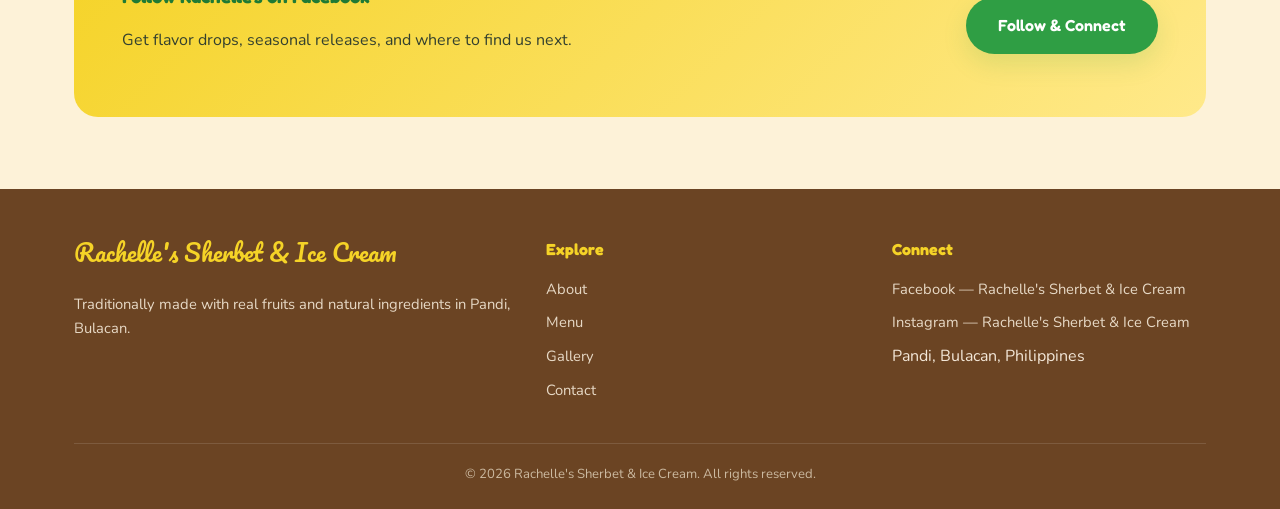
==== commit 16954519: "instagram and facebook" ====
--- a/index.html
+++ b/index.html
@@ -79,14 +79,14 @@
     </div>
     <div class="grid grid--3">
       <article class="card">
-        <div class="placeholder placeholder--square"><div><span class="placeholder__icon">🍧</span>ube.jpg</div></div>
+        <div class="card__photo"><img src="assets/images/ube.jpg" alt="Ube ice cream"></div>
         <div class="card__body">
           <h3>Ube</h3>
           <p>Ice Cream</p>
         </div>
       </article>
       <article class="card">
-        <div class="placeholder placeholder--square"><div><span class="placeholder__icon">🥭</span>mango.jpg</div></div>
+        <div class="card__photo"><img src="assets/images/mango.jpg" alt="Mango ice cream"></div>
         <div class="card__body">
           <span class="badge">Seasonal</span>
           <h3>Mango</h3>
@@ -94,7 +94,7 @@
         </div>
       </article>
       <article class="card">
-        <div class="placeholder placeholder--square"><div><span class="placeholder__icon">🥑</span>avocado.jpg</div></div>
+        <div class="card__photo"><img src="assets/images/Avacado.jpg" alt="Avocado ice cream"></div>
         <div class="card__body">
           <span class="badge">Seasonal</span>
           <h3>Avocado</h3>
@@ -102,21 +102,21 @@
         </div>
       </article>
       <article class="card">
-        <div class="placeholder placeholder--square"><div><span class="placeholder__icon">🍪</span>cookies-cream.jpg</div></div>
+        <div class="card__photo"><img src="assets/images/cookiecream.jpg" alt="Cookies & Cream ice cream"></div>
         <div class="card__body">
           <h3>Cookies &amp; Cream</h3>
           <p>Ice Cream</p>
         </div>
       </article>
       <article class="card">
-        <div class="placeholder placeholder--square"><div><span class="placeholder__icon">🥥</span>buko-lychee.jpg</div></div>
+        <div class="card__photo"><img src="assets/images/leche.jpg" alt="Buko Lychee sherbet"></div>
         <div class="card__body">
           <h3>Buko Lychee</h3>
           <p>Sherbet</p>
         </div>
       </article>
       <article class="card">
-        <div class="placeholder placeholder--square"><div><span class="placeholder__icon">🍫</span>chocolate.jpg</div></div>
+        <div class="card__photo"><img src="assets/images/chocolate.jpg" alt="Chocolate ice cream"></div>
         <div class="card__body">
           <h3>Chocolate</h3>
           <p>Ice Cream</p>
@@ -192,6 +192,7 @@
         <h4>Connect</h4>
         <ul>
           <li><a href="https://www.facebook.com/RachellesSherbetIceCream/" target="_blank" rel="noopener">Facebook — Rachelle's Sherbet &amp; Ice Cream</a></li>
+          <li><a href="https://www.instagram.com/rachellessherbeticecream/" target="_blank" rel="noopener">Instagram — Rachelle's Sherbet &amp; Ice Cream</a></li>
           <li>Pandi, Bulacan, Philippines</li>
         </ul>
       </div>
--- a/css/styles.css
+++ b/css/styles.css
@@ -343,6 +343,17 @@
   min-height: 0;
 }
 
+.card__photo {
+  aspect-ratio: 1 / 1;
+  overflow: hidden;
+}
+
+.card__photo img {
+  width: 100%;
+  height: 100%;
+  object-fit: cover;
+}
+
 .placeholder--round {
   border-radius: 50%;
   aspect-ratio: 1 / 1;
@@ -530,6 +541,24 @@
   border-radius: 14px;
 }
 
+.gallery-grid__item {
+  aspect-ratio: 1 / 1;
+  border-radius: 14px;
+  overflow: hidden;
+  box-shadow: 0 6px 20px rgba(0, 0, 0, 0.06);
+}
+
+.gallery-grid__item img {
+  width: 100%;
+  height: 100%;
+  object-fit: cover;
+  transition: transform 0.2s ease;
+}
+
+.gallery-grid__item:hover img {
+  transform: scale(1.05);
+}
+
 /* ---------- Contact ---------- */
 .contact-single {
   max-width: 560px;
